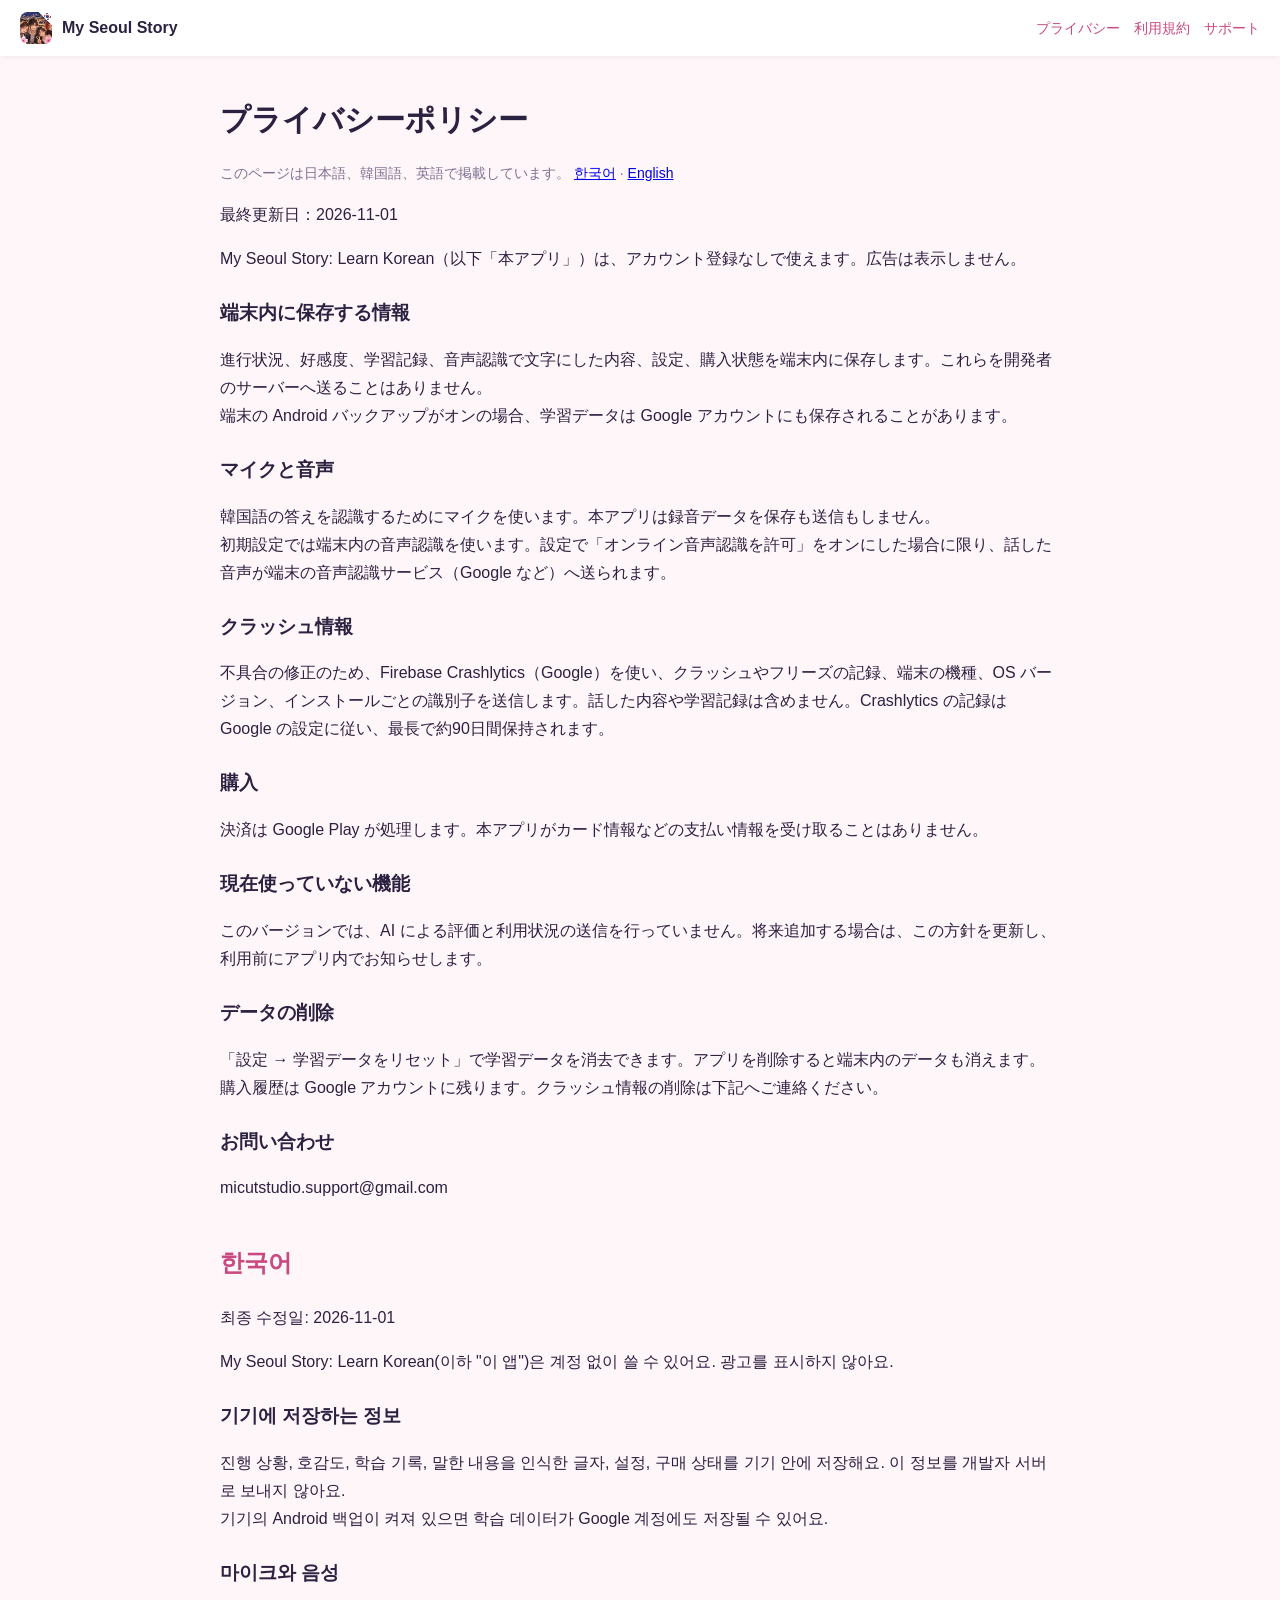
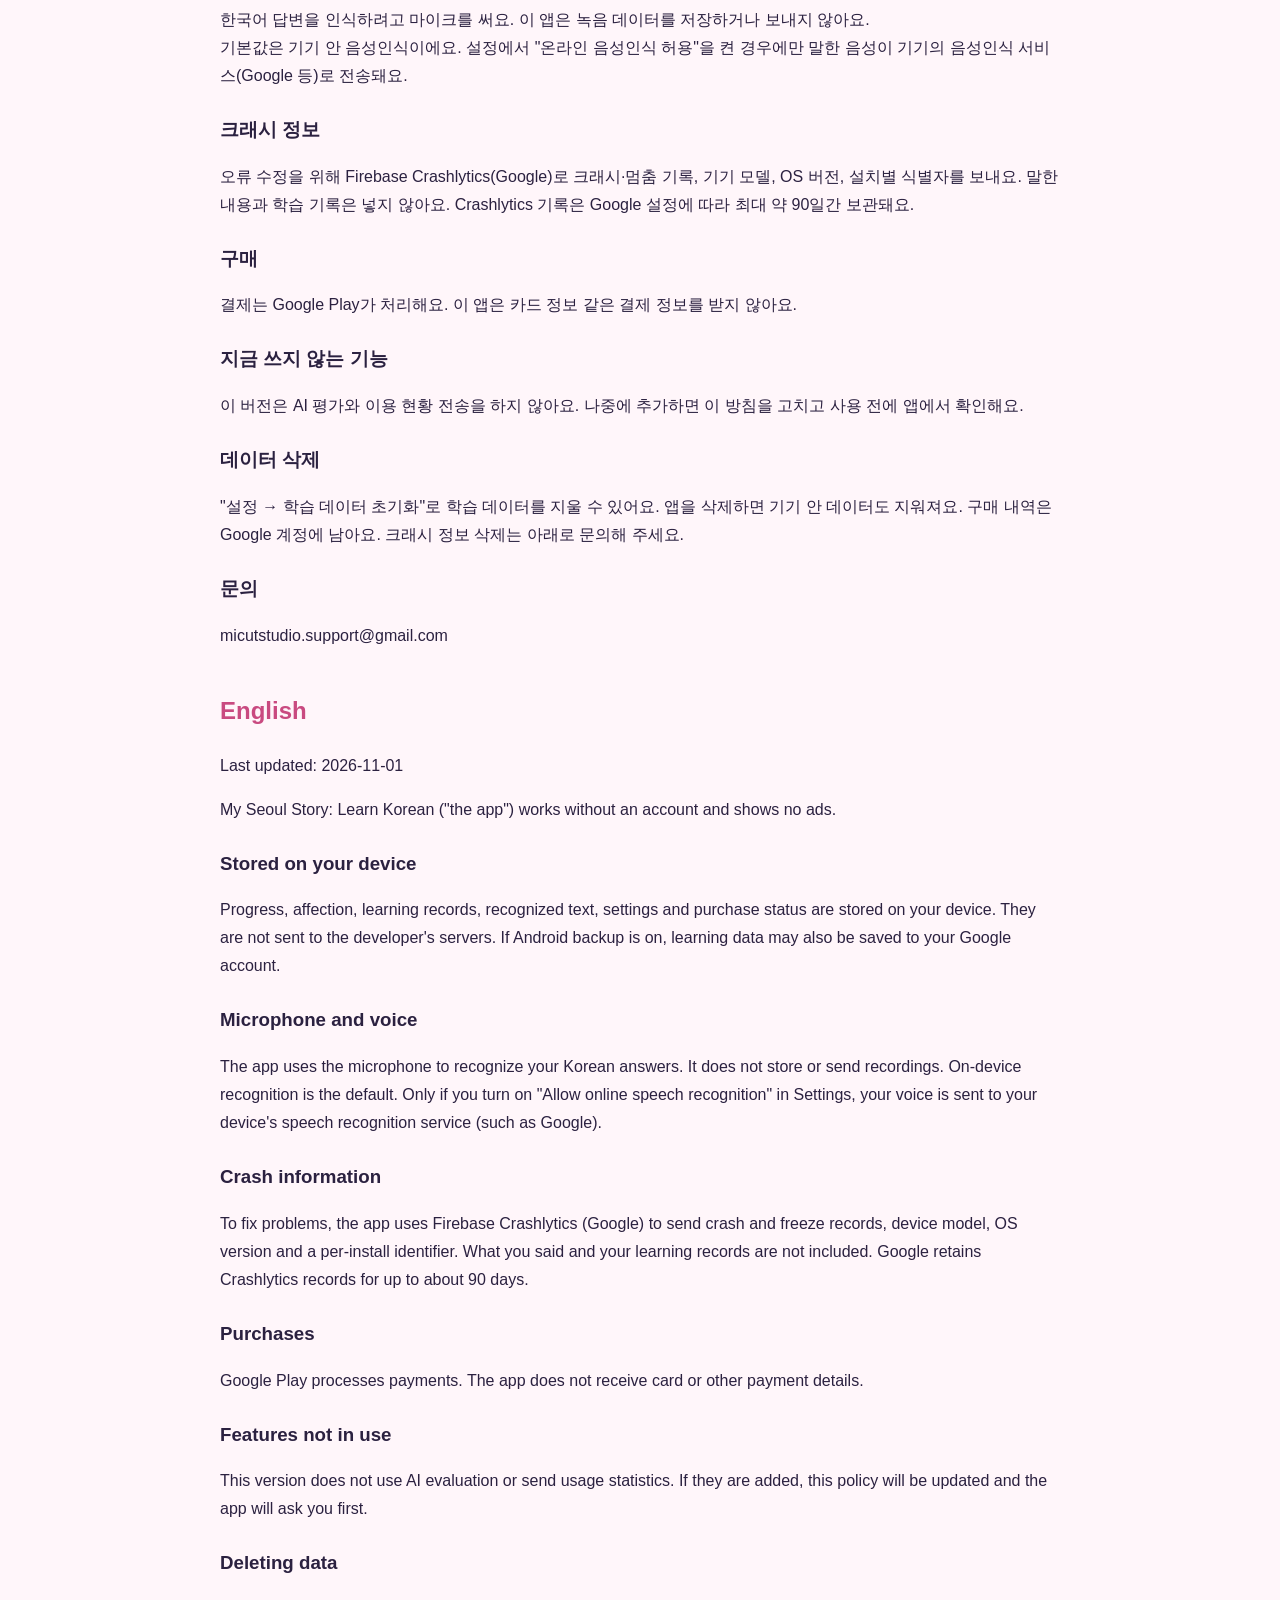
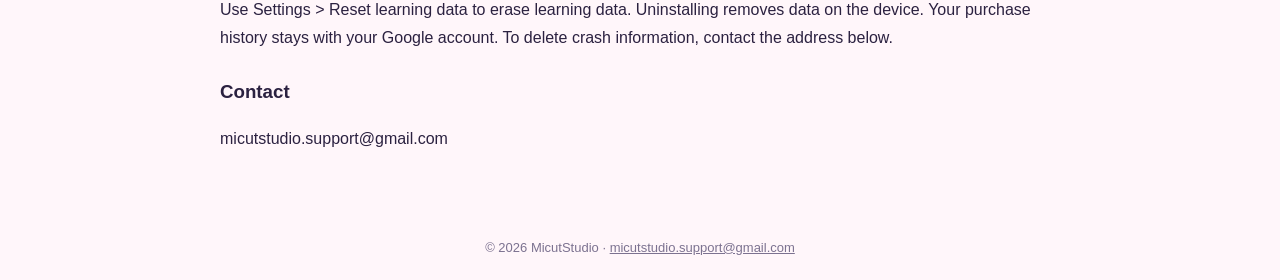
==== privacy.html @ 13e0b042 "My Seoul Story 랜딩페이지 배포 Co-Authored-By: Claude Opus 5.5 <noreply@anthropic.com>" ====
<!DOCTYPE html>
<html lang="ja"><head><meta charset="utf-8"><meta name="viewport" content="width=device-width, initial-scale=1">
<title>プライバシーポリシー</title><link rel="icon" href="assets/icon.png"><link rel="stylesheet" href="assets/style.css"></head><body>
<header><a class="brand" href="index.html"><img src="assets/icon.png" alt="">My Seoul Story</a>
<nav><a href="privacy.html">プライバシー</a><a href="terms.html">利用規約</a><a href="support.html">サポート</a></nav></header><main><h1>プライバシーポリシー</h1><p class="note">このページは日本語、韓国語、英語で掲載しています。 <a href="#ko">한국어</a> · <a href="#en">English</a></p><p>最終更新日：2026-11-01</p><p>My Seoul Story: Learn Korean（以下「本アプリ」）は、アカウント登録なしで使えます。広告は表示しません。</p><h3>端末内に保存する情報</h3><p>進行状況、好感度、学習記録、音声認識で文字にした内容、設定、購入状態を端末内に保存します。これらを開発者のサーバーへ送ることはありません。<br>端末の Android バックアップがオンの場合、学習データは Google アカウントにも保存されることがあります。</p><h3>マイクと音声</h3><p>韓国語の答えを認識するためにマイクを使います。本アプリは録音データを保存も送信もしません。<br>初期設定では端末内の音声認識を使います。設定で「オンライン音声認識を許可」をオンにした場合に限り、話した音声が端末の音声認識サービス（Google など）へ送られます。</p><h3>クラッシュ情報</h3><p>不具合の修正のため、Firebase Crashlytics（Google）を使い、クラッシュやフリーズの記録、端末の機種、OS バージョン、インストールごとの識別子を送信します。話した内容や学習記録は含めません。Crashlytics の記録は Google の設定に従い、最長で約90日間保持されます。</p><h3>購入</h3><p>決済は Google Play が処理します。本アプリがカード情報などの支払い情報を受け取ることはありません。</p><h3>現在使っていない機能</h3><p>このバージョンでは、AI による評価と利用状況の送信を行っていません。将来追加する場合は、この方針を更新し、利用前にアプリ内でお知らせします。</p><h3>データの削除</h3><p>「設定 → 学習データをリセット」で学習データを消去できます。アプリを削除すると端末内のデータも消えます。購入履歴は Google アカウントに残ります。クラッシュ情報の削除は下記へご連絡ください。</p><h3>お問い合わせ</h3><p>micutstudio.support@gmail.com</p><h2 id="ko">한국어</h2><p>최종 수정일: 2026-11-01</p><p>My Seoul Story: Learn Korean(이하 &quot;이 앱&quot;)은 계정 없이 쓸 수 있어요. 광고를 표시하지 않아요.</p><h3>기기에 저장하는 정보</h3><p>진행 상황, 호감도, 학습 기록, 말한 내용을 인식한 글자, 설정, 구매 상태를 기기 안에 저장해요. 이 정보를 개발자 서버로 보내지 않아요.<br>기기의 Android 백업이 켜져 있으면 학습 데이터가 Google 계정에도 저장될 수 있어요.</p><h3>마이크와 음성</h3><p>한국어 답변을 인식하려고 마이크를 써요. 이 앱은 녹음 데이터를 저장하거나 보내지 않아요.<br>기본값은 기기 안 음성인식이에요. 설정에서 &quot;온라인 음성인식 허용&quot;을 켠 경우에만 말한 음성이 기기의 음성인식 서비스(Google 등)로 전송돼요.</p><h3>크래시 정보</h3><p>오류 수정을 위해 Firebase Crashlytics(Google)로 크래시·멈춤 기록, 기기 모델, OS 버전, 설치별 식별자를 보내요. 말한 내용과 학습 기록은 넣지 않아요. Crashlytics 기록은 Google 설정에 따라 최대 약 90일간 보관돼요.</p><h3>구매</h3><p>결제는 Google Play가 처리해요. 이 앱은 카드 정보 같은 결제 정보를 받지 않아요.</p><h3>지금 쓰지 않는 기능</h3><p>이 버전은 AI 평가와 이용 현황 전송을 하지 않아요. 나중에 추가하면 이 방침을 고치고 사용 전에 앱에서 확인해요.</p><h3>데이터 삭제</h3><p>&quot;설정 → 학습 데이터 초기화&quot;로 학습 데이터를 지울 수 있어요. 앱을 삭제하면 기기 안 데이터도 지워져요. 구매 내역은 Google 계정에 남아요. 크래시 정보 삭제는 아래로 문의해 주세요.</p><h3>문의</h3><p>micutstudio.support@gmail.com</p><h2 id="en">English</h2><p>Last updated: 2026-11-01</p><p>My Seoul Story: Learn Korean (&quot;the app&quot;) works without an account and shows no ads.</p><h3>Stored on your device</h3><p>Progress, affection, learning records, recognized text, settings and purchase status are stored on your device. They are not sent to the developer&#x27;s servers. If Android backup is on, learning data may also be saved to your Google account.</p><h3>Microphone and voice</h3><p>The app uses the microphone to recognize your Korean answers. It does not store or send recordings. On-device recognition is the default. Only if you turn on &quot;Allow online speech recognition&quot; in Settings, your voice is sent to your device&#x27;s speech recognition service (such as Google).</p><h3>Crash information</h3><p>To fix problems, the app uses Firebase Crashlytics (Google) to send crash and freeze records, device model, OS version and a per-install identifier. What you said and your learning records are not included. Google retains Crashlytics records for up to about 90 days.</p><h3>Purchases</h3><p>Google Play processes payments. The app does not receive card or other payment details.</p><h3>Features not in use</h3><p>This version does not use AI evaluation or send usage statistics. If they are added, this policy will be updated and the app will ask you first.</p><h3>Deleting data</h3><p>Use Settings &gt; Reset learning data to erase learning data. Uninstalling removes data on the device. Your purchase history stays with your Google account. To delete crash information, contact the address below.</p><h3>Contact</h3><p>micutstudio.support@gmail.com</p></main><footer>© 2026 MicutStudio · <a href="mailto:micutstudio.support@gmail.com">micutstudio.support@gmail.com</a></footer></body></html>
---- assets/style.css ----
*{box-sizing:border-box}body{margin:0;font-family:"Hiragino Sans","Yu Gothic",Meiryo,"Malgun Gothic",sans-serif;color:#2b2140;background:#fff6fa;line-height:1.75}
header{display:flex;flex-wrap:wrap;gap:8px 20px;align-items:center;justify-content:space-between;padding:12px 20px;background:#fff;box-shadow:0 1px 6px #0001}
.brand{display:flex;align-items:center;gap:10px;font-weight:700;color:inherit;text-decoration:none}.brand img{width:32px;height:32px;border-radius:8px}nav a{margin-left:14px;color:#c94a80;text-decoration:none;font-size:14px}nav a:first-child{margin-left:0}
main{max-width:880px;margin:auto;padding:24px 20px 48px}h1{font-size:30px;line-height:1.35}h2{margin-top:40px;color:#c94a80}h3{margin:24px 0 4px}.note{color:#7c7290;font-size:14px}
.hero{text-align:center;padding:24px 0}.hero img{width:120px;border-radius:26px;box-shadow:0 6px 20px #0002}.lead{font-size:18px}
.btn{display:inline-block;padding:13px 28px;border-radius:999px;background:#c94a80;color:#fff;font-weight:700;text-decoration:none}.btn[aria-disabled=true]{background:#b9b1c4;pointer-events:none}
.cards{display:grid;grid-template-columns:repeat(auto-fit,minmax(240px,1fr));gap:14px}.card{background:#fff;border-radius:16px;padding:6px 18px 12px;box-shadow:0 2px 10px #0000000f}.card ul{padding-left:18px;margin:6px 0}
.shots{display:flex;gap:12px;overflow-x:auto;padding:8px 2px}.shots img{height:440px;border-radius:14px;flex:none}footer{text-align:center;color:#7c7290;font-size:13px;padding:20px}footer a{color:inherit}
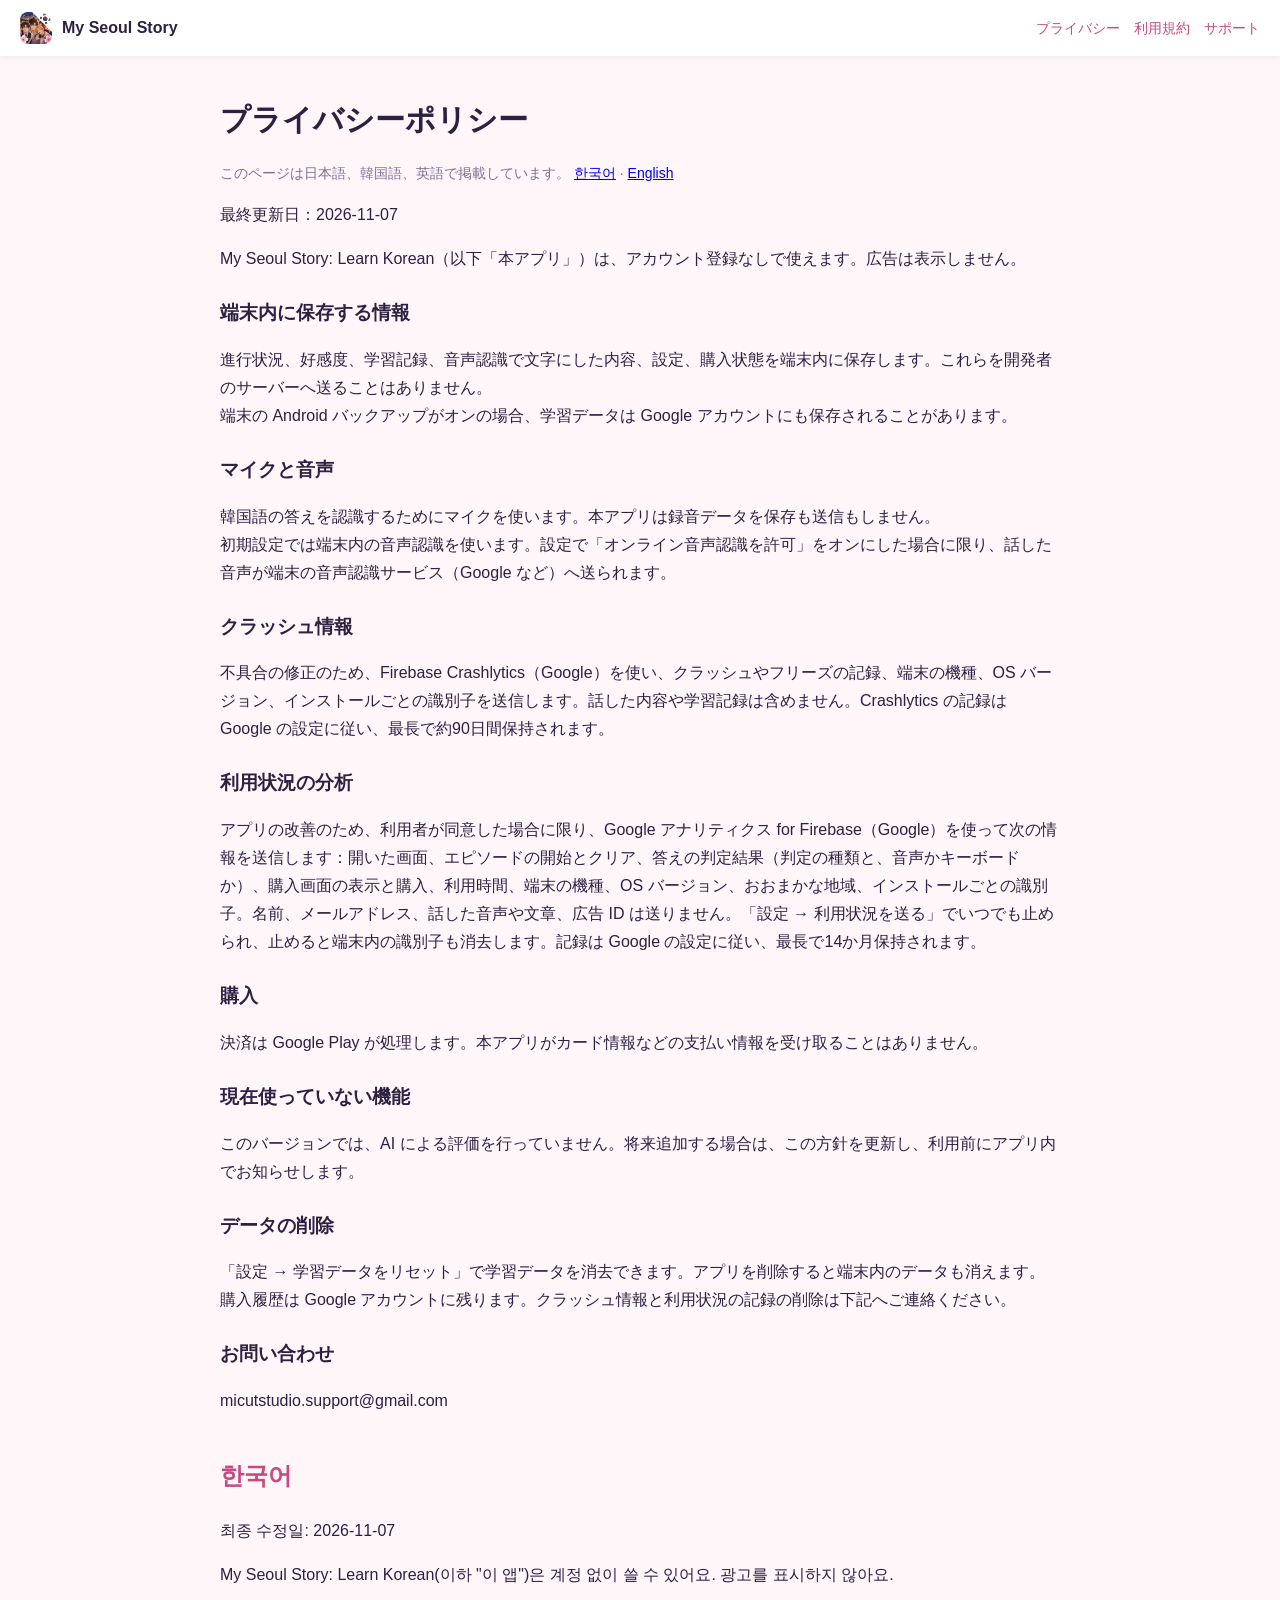
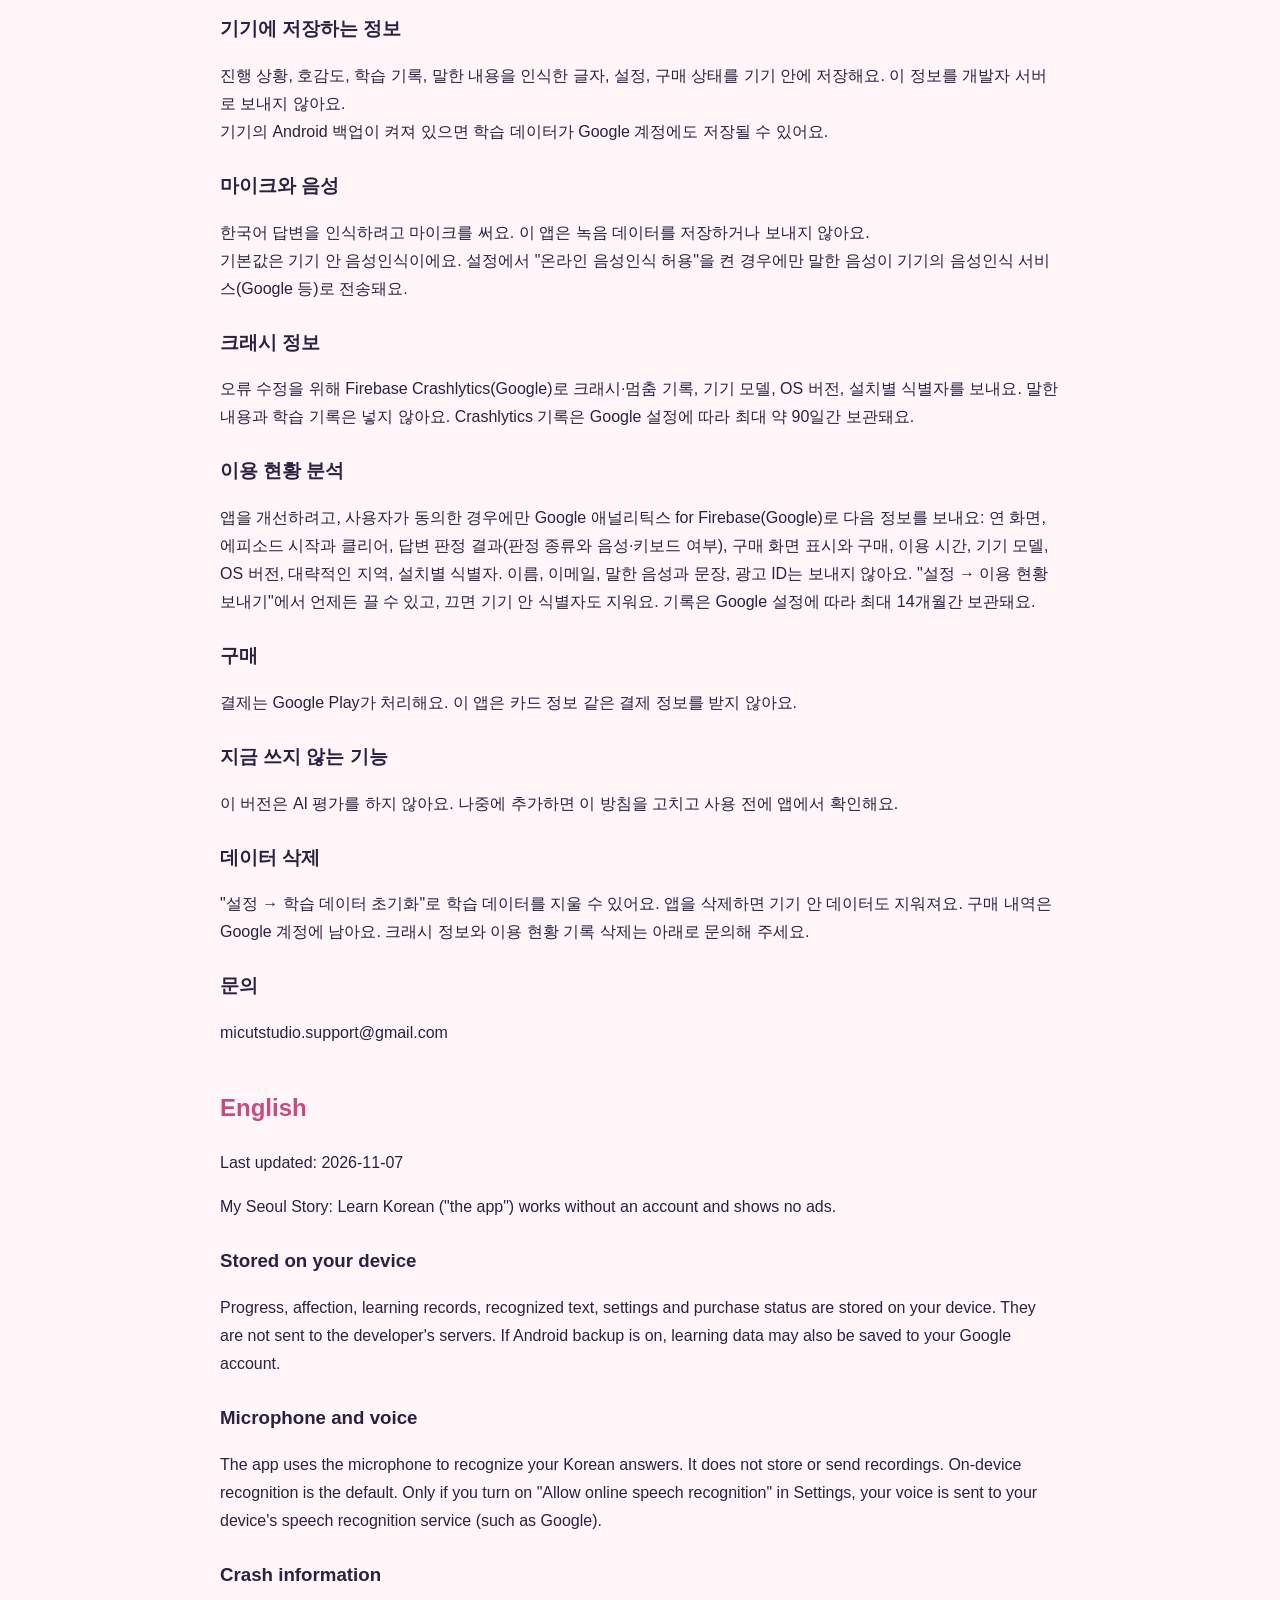
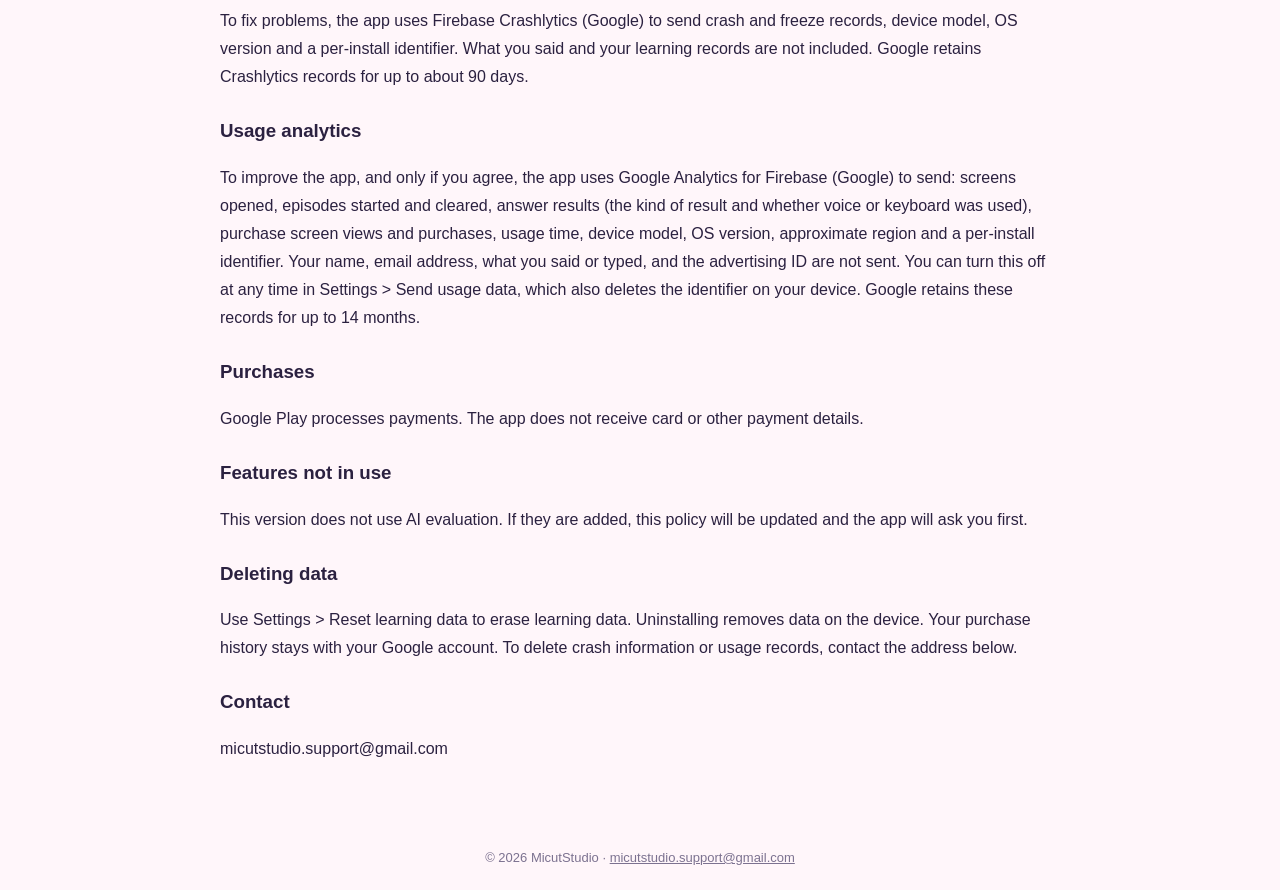
==== commit f0afc2ed: "개인정보처리방침에 이용 현황 분석(Google 애널리틱스) 항목 추가 Co-Authored-By: Claude Opus 5.5 <noreply@anthropic.com>" ====
--- a/privacy.html
+++ b/privacy.html
@@ -2,4 +2,4 @@
 <html lang="ja"><head><meta charset="utf-8"><meta name="viewport" content="width=device-width, initial-scale=1">
 <title>プライバシーポリシー</title><link rel="icon" href="assets/icon.png"><link rel="stylesheet" href="assets/style.css"></head><body>
 <header><a class="brand" href="index.html"><img src="assets/icon.png" alt="">My Seoul Story</a>
-<nav><a href="privacy.html">プライバシー</a><a href="terms.html">利用規約</a><a href="support.html">サポート</a></nav></header><main><h1>プライバシーポリシー</h1><p class="note">このページは日本語、韓国語、英語で掲載しています。 <a href="#ko">한국어</a> · <a href="#en">English</a></p><p>最終更新日：2026-11-01</p><p>My Seoul Story: Learn Korean（以下「本アプリ」）は、アカウント登録なしで使えます。広告は表示しません。</p><h3>端末内に保存する情報</h3><p>進行状況、好感度、学習記録、音声認識で文字にした内容、設定、購入状態を端末内に保存します。これらを開発者のサーバーへ送ることはありません。<br>端末の Android バックアップがオンの場合、学習データは Google アカウントにも保存されることがあります。</p><h3>マイクと音声</h3><p>韓国語の答えを認識するためにマイクを使います。本アプリは録音データを保存も送信もしません。<br>初期設定では端末内の音声認識を使います。設定で「オンライン音声認識を許可」をオンにした場合に限り、話した音声が端末の音声認識サービス（Google など）へ送られます。</p><h3>クラッシュ情報</h3><p>不具合の修正のため、Firebase Crashlytics（Google）を使い、クラッシュやフリーズの記録、端末の機種、OS バージョン、インストールごとの識別子を送信します。話した内容や学習記録は含めません。Crashlytics の記録は Google の設定に従い、最長で約90日間保持されます。</p><h3>購入</h3><p>決済は Google Play が処理します。本アプリがカード情報などの支払い情報を受け取ることはありません。</p><h3>現在使っていない機能</h3><p>このバージョンでは、AI による評価と利用状況の送信を行っていません。将来追加する場合は、この方針を更新し、利用前にアプリ内でお知らせします。</p><h3>データの削除</h3><p>「設定 → 学習データをリセット」で学習データを消去できます。アプリを削除すると端末内のデータも消えます。購入履歴は Google アカウントに残ります。クラッシュ情報の削除は下記へご連絡ください。</p><h3>お問い合わせ</h3><p>micutstudio.support@gmail.com</p><h2 id="ko">한국어</h2><p>최종 수정일: 2026-11-01</p><p>My Seoul Story: Learn Korean(이하 &quot;이 앱&quot;)은 계정 없이 쓸 수 있어요. 광고를 표시하지 않아요.</p><h3>기기에 저장하는 정보</h3><p>진행 상황, 호감도, 학습 기록, 말한 내용을 인식한 글자, 설정, 구매 상태를 기기 안에 저장해요. 이 정보를 개발자 서버로 보내지 않아요.<br>기기의 Android 백업이 켜져 있으면 학습 데이터가 Google 계정에도 저장될 수 있어요.</p><h3>마이크와 음성</h3><p>한국어 답변을 인식하려고 마이크를 써요. 이 앱은 녹음 데이터를 저장하거나 보내지 않아요.<br>기본값은 기기 안 음성인식이에요. 설정에서 &quot;온라인 음성인식 허용&quot;을 켠 경우에만 말한 음성이 기기의 음성인식 서비스(Google 등)로 전송돼요.</p><h3>크래시 정보</h3><p>오류 수정을 위해 Firebase Crashlytics(Google)로 크래시·멈춤 기록, 기기 모델, OS 버전, 설치별 식별자를 보내요. 말한 내용과 학습 기록은 넣지 않아요. Crashlytics 기록은 Google 설정에 따라 최대 약 90일간 보관돼요.</p><h3>구매</h3><p>결제는 Google Play가 처리해요. 이 앱은 카드 정보 같은 결제 정보를 받지 않아요.</p><h3>지금 쓰지 않는 기능</h3><p>이 버전은 AI 평가와 이용 현황 전송을 하지 않아요. 나중에 추가하면 이 방침을 고치고 사용 전에 앱에서 확인해요.</p><h3>데이터 삭제</h3><p>&quot;설정 → 학습 데이터 초기화&quot;로 학습 데이터를 지울 수 있어요. 앱을 삭제하면 기기 안 데이터도 지워져요. 구매 내역은 Google 계정에 남아요. 크래시 정보 삭제는 아래로 문의해 주세요.</p><h3>문의</h3><p>micutstudio.support@gmail.com</p><h2 id="en">English</h2><p>Last updated: 2026-11-01</p><p>My Seoul Story: Learn Korean (&quot;the app&quot;) works without an account and shows no ads.</p><h3>Stored on your device</h3><p>Progress, affection, learning records, recognized text, settings and purchase status are stored on your device. They are not sent to the developer&#x27;s servers. If Android backup is on, learning data may also be saved to your Google account.</p><h3>Microphone and voice</h3><p>The app uses the microphone to recognize your Korean answers. It does not store or send recordings. On-device recognition is the default. Only if you turn on &quot;Allow online speech recognition&quot; in Settings, your voice is sent to your device&#x27;s speech recognition service (such as Google).</p><h3>Crash information</h3><p>To fix problems, the app uses Firebase Crashlytics (Google) to send crash and freeze records, device model, OS version and a per-install identifier. What you said and your learning records are not included. Google retains Crashlytics records for up to about 90 days.</p><h3>Purchases</h3><p>Google Play processes payments. The app does not receive card or other payment details.</p><h3>Features not in use</h3><p>This version does not use AI evaluation or send usage statistics. If they are added, this policy will be updated and the app will ask you first.</p><h3>Deleting data</h3><p>Use Settings &gt; Reset learning data to erase learning data. Uninstalling removes data on the device. Your purchase history stays with your Google account. To delete crash information, contact the address below.</p><h3>Contact</h3><p>micutstudio.support@gmail.com</p></main><footer>© 2026 MicutStudio · <a href="mailto:micutstudio.support@gmail.com">micutstudio.support@gmail.com</a></footer></body></html>
+<nav><a href="privacy.html">プライバシー</a><a href="terms.html">利用規約</a><a href="support.html">サポート</a></nav></header><main><h1>プライバシーポリシー</h1><p class="note">このページは日本語、韓国語、英語で掲載しています。 <a href="#ko">한국어</a> · <a href="#en">English</a></p><p>最終更新日：2026-11-07</p><p>My Seoul Story: Learn Korean（以下「本アプリ」）は、アカウント登録なしで使えます。広告は表示しません。</p><h3>端末内に保存する情報</h3><p>進行状況、好感度、学習記録、音声認識で文字にした内容、設定、購入状態を端末内に保存します。これらを開発者のサーバーへ送ることはありません。<br>端末の Android バックアップがオンの場合、学習データは Google アカウントにも保存されることがあります。</p><h3>マイクと音声</h3><p>韓国語の答えを認識するためにマイクを使います。本アプリは録音データを保存も送信もしません。<br>初期設定では端末内の音声認識を使います。設定で「オンライン音声認識を許可」をオンにした場合に限り、話した音声が端末の音声認識サービス（Google など）へ送られます。</p><h3>クラッシュ情報</h3><p>不具合の修正のため、Firebase Crashlytics（Google）を使い、クラッシュやフリーズの記録、端末の機種、OS バージョン、インストールごとの識別子を送信します。話した内容や学習記録は含めません。Crashlytics の記録は Google の設定に従い、最長で約90日間保持されます。</p><h3>利用状況の分析</h3><p>アプリの改善のため、利用者が同意した場合に限り、Google アナリティクス for Firebase（Google）を使って次の情報を送信します：開いた画面、エピソードの開始とクリア、答えの判定結果（判定の種類と、音声かキーボードか）、購入画面の表示と購入、利用時間、端末の機種、OS バージョン、おおまかな地域、インストールごとの識別子。名前、メールアドレス、話した音声や文章、広告 ID は送りません。「設定 → 利用状況を送る」でいつでも止められ、止めると端末内の識別子も消去します。記録は Google の設定に従い、最長で14か月保持されます。</p><h3>購入</h3><p>決済は Google Play が処理します。本アプリがカード情報などの支払い情報を受け取ることはありません。</p><h3>現在使っていない機能</h3><p>このバージョンでは、AI による評価を行っていません。将来追加する場合は、この方針を更新し、利用前にアプリ内でお知らせします。</p><h3>データの削除</h3><p>「設定 → 学習データをリセット」で学習データを消去できます。アプリを削除すると端末内のデータも消えます。購入履歴は Google アカウントに残ります。クラッシュ情報と利用状況の記録の削除は下記へご連絡ください。</p><h3>お問い合わせ</h3><p>micutstudio.support@gmail.com</p><h2 id="ko">한국어</h2><p>최종 수정일: 2026-11-07</p><p>My Seoul Story: Learn Korean(이하 &quot;이 앱&quot;)은 계정 없이 쓸 수 있어요. 광고를 표시하지 않아요.</p><h3>기기에 저장하는 정보</h3><p>진행 상황, 호감도, 학습 기록, 말한 내용을 인식한 글자, 설정, 구매 상태를 기기 안에 저장해요. 이 정보를 개발자 서버로 보내지 않아요.<br>기기의 Android 백업이 켜져 있으면 학습 데이터가 Google 계정에도 저장될 수 있어요.</p><h3>마이크와 음성</h3><p>한국어 답변을 인식하려고 마이크를 써요. 이 앱은 녹음 데이터를 저장하거나 보내지 않아요.<br>기본값은 기기 안 음성인식이에요. 설정에서 &quot;온라인 음성인식 허용&quot;을 켠 경우에만 말한 음성이 기기의 음성인식 서비스(Google 등)로 전송돼요.</p><h3>크래시 정보</h3><p>오류 수정을 위해 Firebase Crashlytics(Google)로 크래시·멈춤 기록, 기기 모델, OS 버전, 설치별 식별자를 보내요. 말한 내용과 학습 기록은 넣지 않아요. Crashlytics 기록은 Google 설정에 따라 최대 약 90일간 보관돼요.</p><h3>이용 현황 분석</h3><p>앱을 개선하려고, 사용자가 동의한 경우에만 Google 애널리틱스 for Firebase(Google)로 다음 정보를 보내요: 연 화면, 에피소드 시작과 클리어, 답변 판정 결과(판정 종류와 음성·키보드 여부), 구매 화면 표시와 구매, 이용 시간, 기기 모델, OS 버전, 대략적인 지역, 설치별 식별자. 이름, 이메일, 말한 음성과 문장, 광고 ID는 보내지 않아요. &quot;설정 → 이용 현황 보내기&quot;에서 언제든 끌 수 있고, 끄면 기기 안 식별자도 지워요. 기록은 Google 설정에 따라 최대 14개월간 보관돼요.</p><h3>구매</h3><p>결제는 Google Play가 처리해요. 이 앱은 카드 정보 같은 결제 정보를 받지 않아요.</p><h3>지금 쓰지 않는 기능</h3><p>이 버전은 AI 평가를 하지 않아요. 나중에 추가하면 이 방침을 고치고 사용 전에 앱에서 확인해요.</p><h3>데이터 삭제</h3><p>&quot;설정 → 학습 데이터 초기화&quot;로 학습 데이터를 지울 수 있어요. 앱을 삭제하면 기기 안 데이터도 지워져요. 구매 내역은 Google 계정에 남아요. 크래시 정보와 이용 현황 기록 삭제는 아래로 문의해 주세요.</p><h3>문의</h3><p>micutstudio.support@gmail.com</p><h2 id="en">English</h2><p>Last updated: 2026-11-07</p><p>My Seoul Story: Learn Korean (&quot;the app&quot;) works without an account and shows no ads.</p><h3>Stored on your device</h3><p>Progress, affection, learning records, recognized text, settings and purchase status are stored on your device. They are not sent to the developer&#x27;s servers. If Android backup is on, learning data may also be saved to your Google account.</p><h3>Microphone and voice</h3><p>The app uses the microphone to recognize your Korean answers. It does not store or send recordings. On-device recognition is the default. Only if you turn on &quot;Allow online speech recognition&quot; in Settings, your voice is sent to your device&#x27;s speech recognition service (such as Google).</p><h3>Crash information</h3><p>To fix problems, the app uses Firebase Crashlytics (Google) to send crash and freeze records, device model, OS version and a per-install identifier. What you said and your learning records are not included. Google retains Crashlytics records for up to about 90 days.</p><h3>Usage analytics</h3><p>To improve the app, and only if you agree, the app uses Google Analytics for Firebase (Google) to send: screens opened, episodes started and cleared, answer results (the kind of result and whether voice or keyboard was used), purchase screen views and purchases, usage time, device model, OS version, approximate region and a per-install identifier. Your name, email address, what you said or typed, and the advertising ID are not sent. You can turn this off at any time in Settings &gt; Send usage data, which also deletes the identifier on your device. Google retains these records for up to 14 months.</p><h3>Purchases</h3><p>Google Play processes payments. The app does not receive card or other payment details.</p><h3>Features not in use</h3><p>This version does not use AI evaluation. If they are added, this policy will be updated and the app will ask you first.</p><h3>Deleting data</h3><p>Use Settings &gt; Reset learning data to erase learning data. Uninstalling removes data on the device. Your purchase history stays with your Google account. To delete crash information or usage records, contact the address below.</p><h3>Contact</h3><p>micutstudio.support@gmail.com</p></main><footer>© 2026 MicutStudio · <a href="mailto:micutstudio.support@gmail.com">micutstudio.support@gmail.com</a></footer></body></html>
